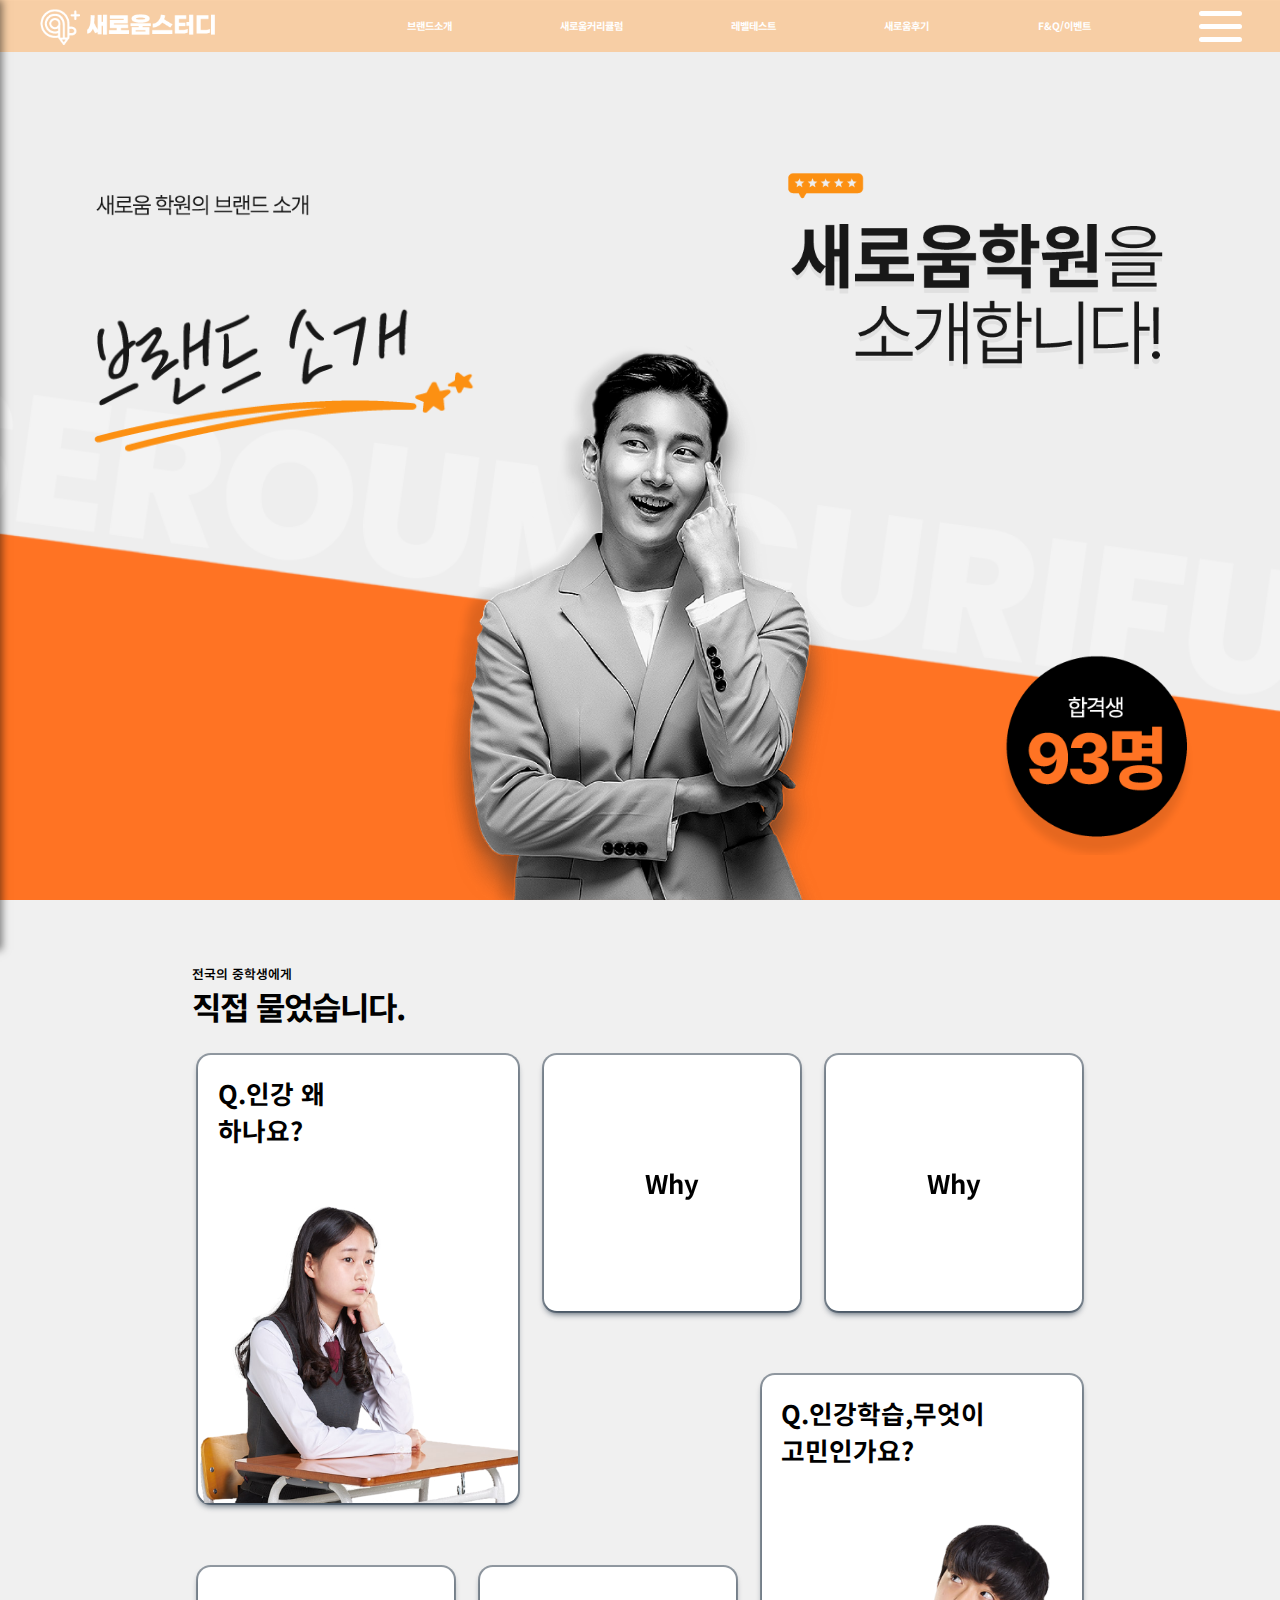
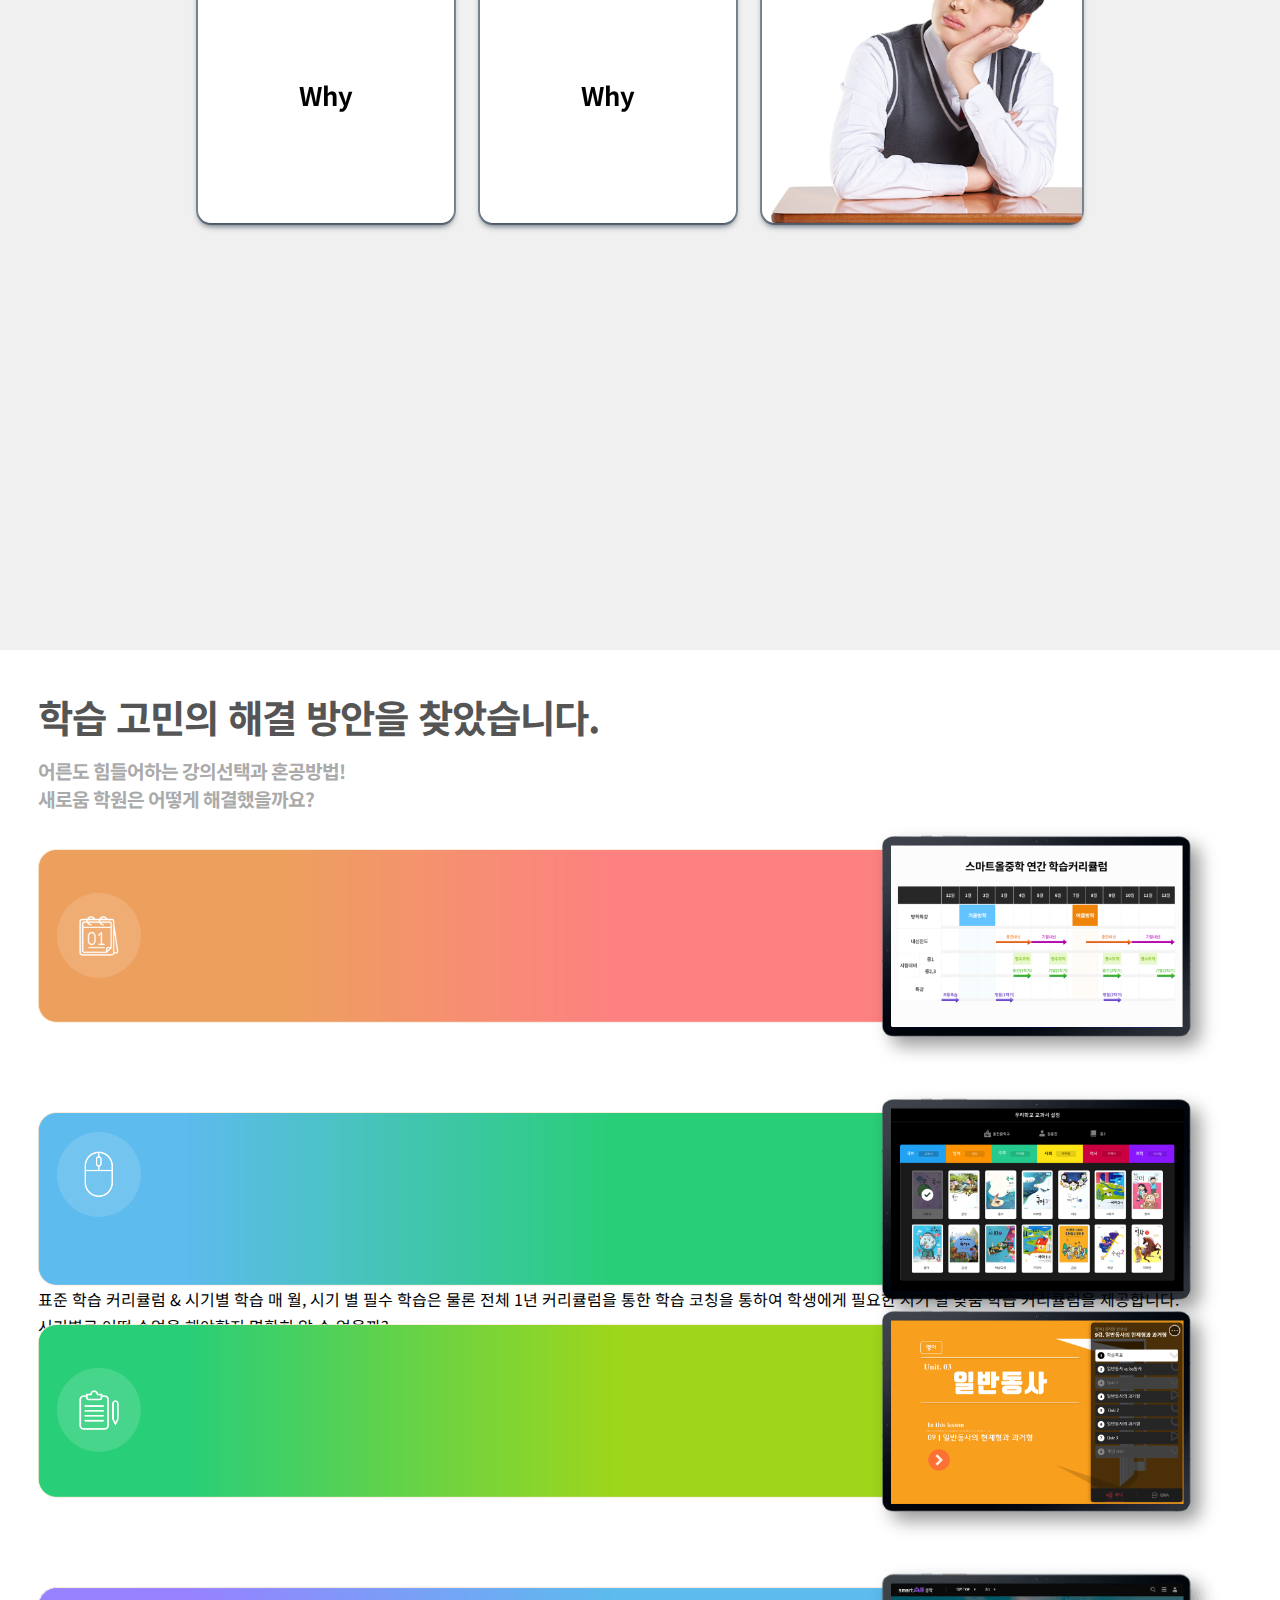
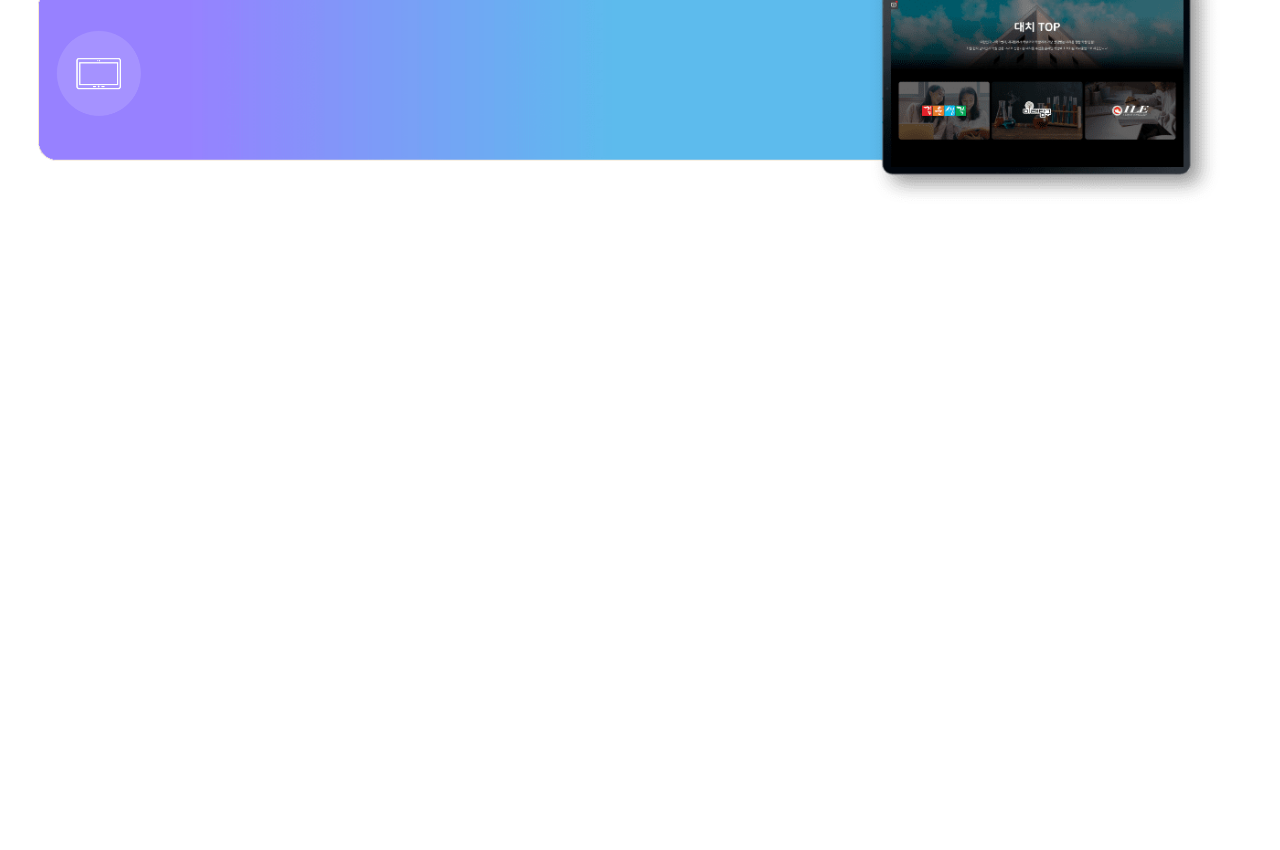
==== brand.html @ cd6ac42e "브랜드소개 pc" ====
<!DOCTYPE html>
<html lang="ko">
  <head>
    <meta charset="UTF-8" />
    <meta name="viewport" content="width=device-width, initial-scale=1.0" />
    <title>브랜드소개</title>
    <script src="js/jquery-3.7.1.min.js"></script>
    <script src="js/brand.js"></script>

    <link rel="stylesheet" href="css/reset.css" />
    <link rel="stylesheet" href="css/brand.css" />
    <link
      rel="stylesheet"
      href="https://cdnjs.cloudflare.com/ajax/libs/font-awesome/6.6.0/css/all.min.css"
      integrity="sha512-Kc323vGBEqzTmouAECnVceyQqyqdsSiqLQISBL29aUW4U/M7pSPA/gEUZQqv1cwx4OnYxTxve5UMg5GT6L4JJg=="
      crossorigin="anonymous"
      referrerpolicy="no-referrer"
    />
    <link
      href="https://fonts.googleapis.com/css2?family=Gothic+A1&family=Noto+Sans+KR:wght@100..900&display=swap"
      rel="stylesheet"
    />
    <link
      rel="stylesheet"
      href="https://cdn.jsdelivr.net/npm/swiper@11/swiper-bundle.min.css"
    />
  </head>
  <body>
    <div id="header">
      <ul class="topmenu">
        <li>
          <a href="index.html"><img class="logo" src="img/logo.png" /></a>
        </li>
        <li><a href="brand.html">브랜드소개</a></li>
        <li><a href="#">새로움커리큘럼</a></li>
        <li><a href="#">레벨테스트</a></li>
        <li><a href="#">새로움후기</a></li>
        <li><a href="#">F&Q/이벤트</a></li>
        <li>
          <div class="menu">
            <span class="menu-global menu-top"></span>
            <span class="menu-global menu-middle"></span>
            <span class="menu-global menu-bottom"></span>
          </div>
        </li>
      </ul>
      <div class="side-menu">
        <img class="slide_logo" src="img/logo.png" />
        <ul>
          <li>
            <a href="index.html">Home <i class="fa-solid fa-house"></i></a>
          </li>
          <li>
            <a href="brand.html">Brand<i class="fa-solid fa-hospital"></i></a>
          </li>
          <li>
            <a href="#">Curriculum<i class="fa-solid fa-face-smile"></i></a>
          </li>
          <li>
            <a href="#">Level<i class="fa-solid fa-calendar-check"></i></a>
          </li>
          <li>
            <a href="#">Riview<i class="fa-solid fa-ranking-star"></i></a>
          </li>
          <li>
            <a href="#"
              >F&Q/Event<i class="fa-solid fa-book-open-reader"></i
            ></a>
          </li>
        </ul>
        <div class="social">
          <a
            href="https://open.kakao.com/o/shy82g3g"
            target="_blank"
            class="kakao-button"
            ><img src="img/kakao.png"
          /></a>
          <a
            href="https://mail.naver.com/write/?to=rhdtls3562@naver.com"
            target="_blank"
            class="email-button"
            ><img src="img/email.png"
          /></a>
          <a href="tel:01012345678" class="call-button"
            ><img src="img/call.png"
          /></a>
        </div>
      </div>
      <!-- 어두운 오버레이 -->
      <div class="overlay"></div>
    </div>

    <div id="visual">
      <img class="model" src="img/brand_model.png" />
      <img class="cir" src="img/brand_cir.png" />
      <img class="intro" src="img/brand_intro.png" />
      <img class="line" src="img/brand_line.png" />
      <img class="txt" src="img/brand_txt.png" />
    </div>
    <div id="container">
      <a href="#" class="go-top"><i class="fa-solid fa-caret-up"></i></a>
      <section class="con1">
        <div class="txtwrap">
          <h5>전국의 중학생에게</h5>
          <h2>직접 물었습니다.</h2>
        </div>
        <img class="logo" src="img/logo.png" />
        <ul class="why">
          <li>
            <img src="img/brand_con1_model.png" />
            <h2>Q.인강 왜 하나요?</h2>
          </li>
          <li>
            <div class="card-container">
              <div class="card">
                <div class="card-front">Why</div>
                <div class="card-back">A.필요한 학습만 수강하고 싶어서요!</div>
              </div>
            </div>
          </li>
          <li>
            <div class="card-container">
              <div class="card">
                <div class="card-front">Why</div>
                <div class="card-back">
                  A.고등학교 가기전 스스로 학습 능력을 길러야 한데요!
                </div>
              </div>
            </div>
          </li>
        </ul>

        <ul class="what">
          <li>
            <div class="card-container">
              <div class="card">
                <div class="card-front">Why</div>
                <div class="card-back">A.무엇을 수강해야 할지 모르겠어요.</div>
              </div>
            </div>
          </li>
          <li>
            <div class="card-container">
              <div class="card">
                <div class="card-front">Why</div>
                <div class="card-back">
                  A.필요한 개념설명을 찾기가 힘들어요.
                </div>
              </div>
            </div>
          </li>
          <li>
            <img src="img/brand_con1_model2.png" />
            <h2>Q.인강학습,무엇이 고민인가요?</h2>
          </li>
        </ul>
      </section>
      <section class="con2">
        <h2>학습 고민의 해결 방안을 찾았습니다.</h2>
        <p>
          어른도 힘들어하는 강의선택과 혼공방법! 새로움 학원은 어떻게
          해결했을까요?
        </p>
        <ul>
          <li>
            <img class="gradeition" src="img/timeset_bg.png" />
            <img class="icons" src="img/brand_1con1.png" />
          </li>
          <li>
            <img class="gradeition" src="img/click_bg.png" />
            <img class="icons" src="img/brand_1con2.png" />
            <ul>
              <li>시기별로 어떤 수업을 해야할지 명확히 알 수 없을까?</li>
              <li>
                <span>표준 학습 커리큘럼 & 시기별 학습</span> 매 월, 시기 별
                필수 학습은 물론 전체 1년 커리큘럼을 통한 학습 코칭을 통하여
                학생에게 필요한 시기 별 맞춤 학습 커리큘럼을 제공합니다.
              </li>
            </ul>
          </li>
          <li>
            <img class="gradeition" src="img/note_bg.png" />
            <img class="icons" src="img/brand_1con3.png" />
          </li>
          <li>
            <img class="gradeition" src="img/screen_bg.png" />
            <img class="icons" src="img/brand_1con4.png" />
          </li>
        </ul>
      </section>
    </div>
  </body>
</html>
---- css/brand.css ----
body {
  overflow: hidden;
  font-family: "Noto Sans KR", serif !important;
  box-sizing: border-box;
}

/* header */
#header {
  position: absolute; /* 절대 위치로 설정 */
  top: 0; /* 화면 상단 고정 */
  left: 0;
  width: 100%; /* 너비 100% */
  background-color: rgba(255, 174, 92, 0.5); /* 약간 투명한 배경 */
  z-index: 10; /* 배경보다 위에 오도록 설정 */
}

.topmenu {
  font-size: 1vw;
  align-items: center;
  padding: 0.3vw 3vw;
  display: flex;
  justify-content: space-between;
}

.topmenu li {
  font-size: 0.8vw;
  cursor: pointer;
  font-weight: 700;
}

.topmenu .logo {
  width: 70%;
}

.topmenu i {
  font-size: 1.5vw;
}

.topmenu a {
  color: #fff;
}

.menu {
  cursor: pointer;
  margin: 0 auto;
  padding-left: 1.25em;
  position: relative;
  width: 30px;
  height: 30px;
}
.menu-global {
  border-radius: 3vw;
  backface-visibility: hidden;
  position: absolute;
  left: 0;
  border-top: 5.5px solid white;
  width: 100%;
  transition: 0.55s;
}
.menu-top {
  top: 0;
}
.menu-middle {
  top: 13px;
}
.menu-bottom {
  top: 26px;
}
.menu-top-click {
  backface-visibility: hidden;
  top: 15px;
  transform: rotate(50deg);
  transition: 0.55s 0.5s;
}
.menu-middle-click {
  opacity: 0;
}
.menu-bottom-click {
  backface-visibility: hidden;
  top: 15px;
  transform: rotate(-410deg);
  transition: 0.55s 0.5s;
}

/* 사이드 메뉴 */
.side-menu {
  overflow: hidden;
  position: fixed;
  top: 0;
  left: -300px; /* 숨김 상태 */
  width: 300px;
  height: 100%;
  background: rgba(0, 0, 0, 0.8);
  overflow-y: auto;
  transition: transform 0.4s ease-in-out; /* 부드러운 애니메이션 */
  box-shadow: 2px 0 8px rgba(0, 0, 0, 0.5); /* 그림자 효과 */
  z-index: 999;
  padding-top: 50px; /* 메뉴와 상단 여백 */
}

.slide_logo {
  position: absolute;
  top: 5%;
  left: 20%;
  width: 50%;
}

.side-menu.open {
  transform: translateX(300px); /* 메뉴가 오른쪽으로 밀려 나오게 */
}

/* 메뉴 리스트 스타일 */
.side-menu ul {
  padding: 1vw;
  box-sizing: border-box;
  margin-top: 50px;
}

.side-menu ul li {
  border-bottom: 2px solid #fff;
  padding: 1vw;
  box-sizing: border-box;
  font-size: 1.2rem;
  transition: background-color 0.3s ease, transform 0.2s ease; /* 배경 색과 트랜지션 효과 */
}
.side-menu i {
  position: absolute;
  right: 10%;
}

.side-menu ul li:hover {
  transform: scale(1.1); /* 메뉴 아이템 크기 살짝 확대 */
}

.side-menu ul li a {
  color: #fff;
  text-decoration: none;
  display: block;
  width: 100%;
  font-weight: 500; /* 글자 두께 */
}

.social {
  position: absolute;
  bottom: 5%;
  left: 50%;
  transform: translate(-50%, -50%);
  display: flex;
  justify-content: center;
  gap: 30px;
}

.social img:hover {
  cursor: pointer;
  transition: 0.5s;
  transform: scale(1.1);
}

.social a img {
  width: 3vw;
}

/* 어두운 오버레이 */
.overlay {
  position: fixed;
  top: 0;
  left: 0;
  width: 100%;
  height: 100%;
  background: rgba(0, 0, 0, 0.5);
  opacity: 0;
  visibility: hidden;
  transition: opacity 0.3s ease-in-out;
  z-index: 998;
}

.overlay.open {
  opacity: 1;
  visibility: visible;
}

/* 사이드 메뉴 애니메이션 */
@keyframes slideIn {
  0% {
    transform: translateX(-300px);
  }
  100% {
    transform: translateX(0);
  }
}

@keyframes slideOut {
  0% {
    transform: translateX(0);
  }
  100% {
    transform: translateX(-300px);
  }
}

/* visual */
#visual {
  position: relative;
  width: 100%;
  height: 100vh;
  background-image: url(../img/brand_back.png);
  background-size: cover;
}

.go-top {
  z-index: 1000;
  position: fixed;
  bottom: 2em;
  right: 2em;
  text-decoration: none;
  color: white;
  background-color: rgba(34, 34, 34, 0.5); /* 투명도를 적용한 배경색 */
  font-size: 2vw;
  width: 4vw;
  height: 4vw;
  line-height: 4.1vw;
  text-align: center;
  border-radius: 50px; /* 버튼을 둥글게 */
  display: none; /* 초기에는 숨김 */
  box-shadow: 0 4px 8px rgba(0, 0, 0, 0.2); /* 그림자 효과 추가 */
  font-family: "Arial", sans-serif;
  font-weight: bold;
  text-align: center;
  cursor: pointer;
  transition: all 0.3s ease-in-out; /* 부드러운 전환 효과 */
}

.go-top:hover {
  background-color: #222; /* 호버 시 더 진한 색상 */
  box-shadow: 0 6px 12px rgba(0, 0, 0, 0.3); /* 호버 시 그림자 강조 */
  transform: translateY(-5px); /* 호버 시 살짝 위로 올라가는 애니메이션 */
}

.model {
  width: 31%;
  position: absolute;
  bottom: 0%;
  left: 50%;
  transform: translate(-50%, 0%);
}

.cir {
  width: 18%;
  position: absolute;
  bottom: 5%;
  right: 5%;
  transform: translate(0%, 0%);
}

.txt {
  width: 33%;
  position: absolute;
  top: 15%;
  right: 7%;
  transform: translate(0%, 0%);
}

.intro {
  width: 18%;
  position: absolute;
  top: 20%;
  left: 7%;
  transform: translate(0%, 0%);
}

.line {
  width: 33%;
  position: absolute;
  top: 30%;
  left: 5%;
  transform: translate(0%, 0%);
}

/*container*/

#contaainer {
  width: 100%;
  overflow: hidden;
}

/*con1*/

.con1 {
  position: relative;
  padding: 5vw;
  box-sizing: border-box;
  width: 100%;
  height: 150vh;
  background-color: #f0f0f0;
}

.txtwrap {
  padding-left: 10vw;
  padding-bottom: 2vw;
  box-sizing: border-box;
}

.con1 h5 {
  font-size: 1vw;
  font-weight: 600;
}

.txtwrap h2 {
  font-size: 2.5vw;
  letter-spacing: -1px;
}

.why {
  box-sizing: border-box;
  position: relative;
  display: flex;
  justify-content: center;
  gap: 2vw;
}

.why h2 {
  font-size: 2vw;
  padding: 1.5vw;
  width: 50%;
  box-sizing: border-box;
}

.why li:nth-child(1) img {
  bottom: 0;
  width: 100%;
  position: absolute;
}

.why li:nth-child(1) {
  position: relative;
  background-color: #fff;
  width: 25vw;
  height: 35vw;
  border-radius: 1vw;
  box-shadow: rgba(6, 24, 44, 0.4) 0px 0px 0px 2px,
    rgba(6, 24, 44, 0.65) 0px 4px 6px -1px,
    rgba(255, 255, 255, 0.08) 0px 1px 0px inset;
}

.what {
  box-sizing: border-box;
  margin-top: -5vw;
  position: relative;
  display: flex;
  justify-content: center;
  gap: 2vw;
}

.what h2 {
  font-size: 2vw;
  padding: 1.5vw;
  width: 50%;
  box-sizing: border-box;
}

.what li:nth-child(3) {
  background-color: #fff;
  margin-top: -5vw;
  position: relative;
  width: 25vw;
  height: 35vw;
  border-radius: 1vw;
  box-shadow: rgba(6, 24, 44, 0.4) 0px 0px 0px 2px,
    rgba(6, 24, 44, 0.65) 0px 4px 6px -1px,
    rgba(255, 255, 255, 0.08) 0px 1px 0px inset;
}

.what li:nth-child(3) img {
  position: absolute;
  bottom: 0;
  width: 100%;
}

.what li:nth-child(3) h2 {
  width: 80%;
}

.what li:nth-child(1),
.what li:nth-child(2) {
  margin-top: 10vw;
}

.con1 .logo {
  filter: brightness(0%); /* 밝기를 줄여 어둡게 만듦 */
  width: 15%;
  position: absolute;
  left: 50%;
  bottom: 40%;
  transform: translate(-50%, -50%);
}

.card-container {
  width: 20vw;
  height: 20vw;
  perspective: 100vw; /* 3D 효과를 위한 원근감 */
}

.card {
  cursor: pointer;
  width: 100%;
  height: 100%;
  position: relative;
  transform-style: preserve-3d;
  transition: transform 0.3s ease-in-out; /* 뒤집히는 전환 효과 */
}

.card-front,
.card-back {
  position: absolute;
  width: 100%;
  height: 100%;
  backface-visibility: hidden; /* 뒷면 가리기 */
  border-radius: 1vw;
  box-shadow: rgba(6, 24, 44, 0.4) 0px 0px 0px 2px,
    rgba(6, 24, 44, 0.65) 0px 4px 6px -1px,
    rgba(255, 255, 255, 0.08) 0px 1px 0px inset;
}

.card-front {
  background-color: #fff; /* 앞면 배경 */
  display: flex;
  align-items: center;
  justify-content: center;
  font-size: 2vw;
  font-weight: 700;
}

.card-back {
  padding: 3vw;
  box-sizing: border-box;
  background-color: #ff7b00;
  color: #fff;
  transform: rotateY(180deg); /* 뒷면을 뒤집음 */
  display: flex;
  align-items: center;
  justify-content: center;
  font-size: 1.5vw;
}

/* Hover 시 카드 뒤집기 */
.card-container:hover .card {
  transform: rotateY(180deg);
}

/*con2*/

.con2 {
  padding: 3vw;
  box-sizing: border-box;
  width: 100%;
  height: 200vh;
}

.con2 li {
  margin-top: -4vw;
  position: relative;
}

.con2 h2 {
  margin-bottom: 1vw;
  letter-spacing: -1px;
  font-size: 3vw;
  color: #555;
}

.con2 p {
  margin-bottom: 2vw;
  letter-spacing: -1px;
  font-size: 1.5vw;
  font-weight: 700;
  color: #aaa;
  width: 27%;
}

.icons {
  width: 7%;
  top: 47%;
  left: 5%;
  transform: translate(-50%, -50%);
  position: absolute;
}

.gradeition {
  display: block;
  width: 100%;
}
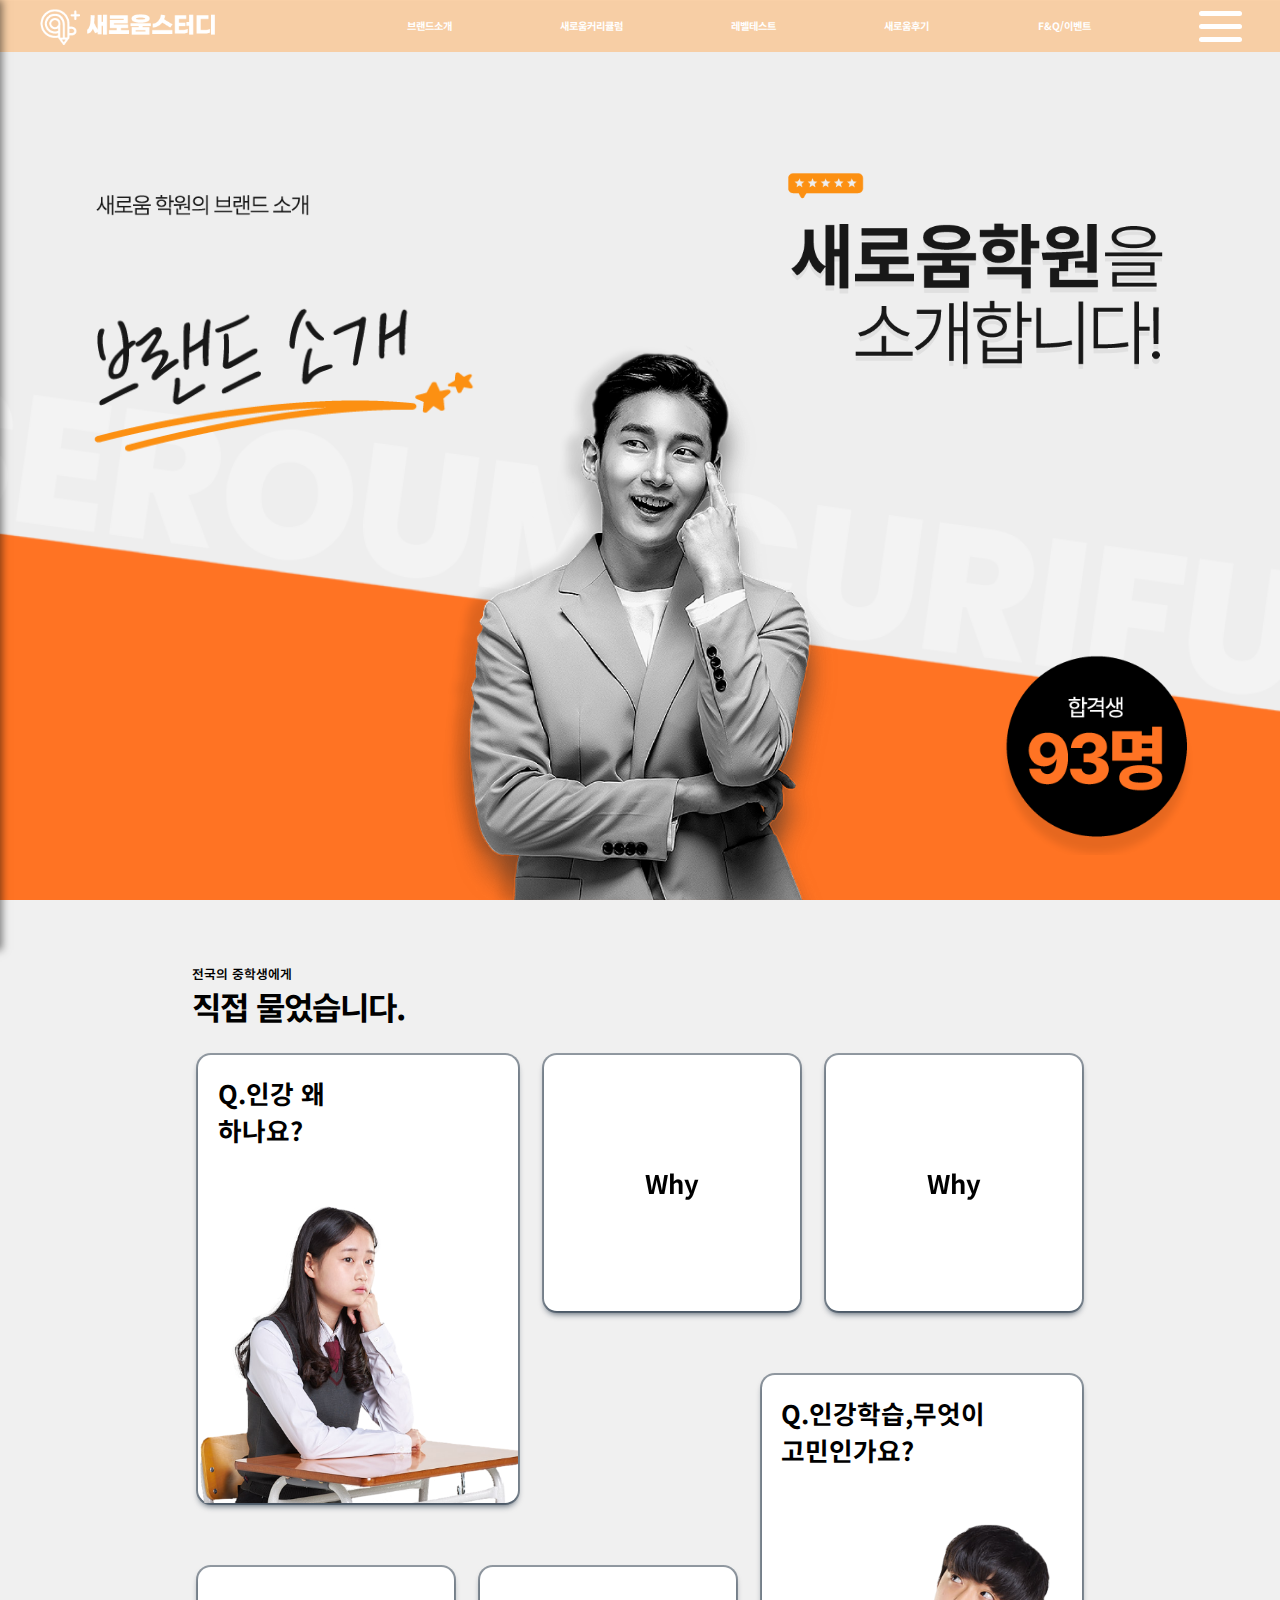
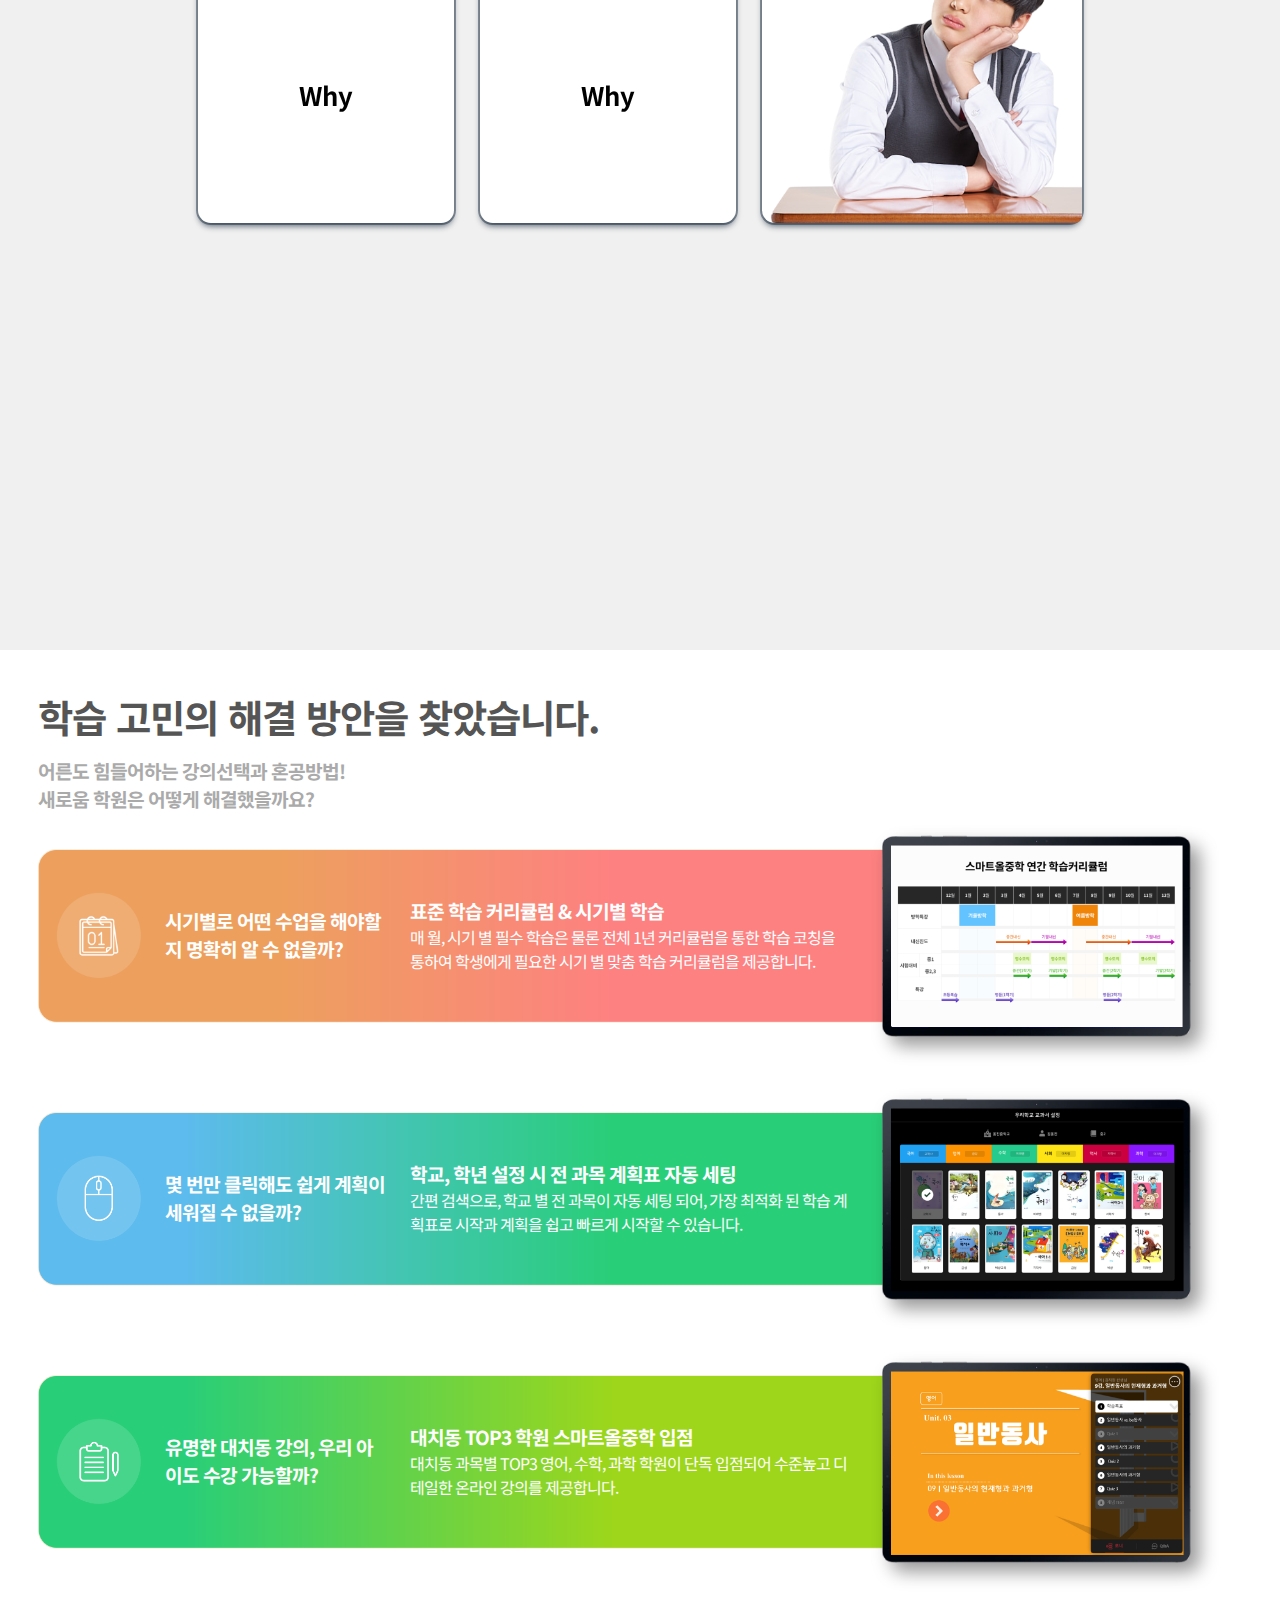
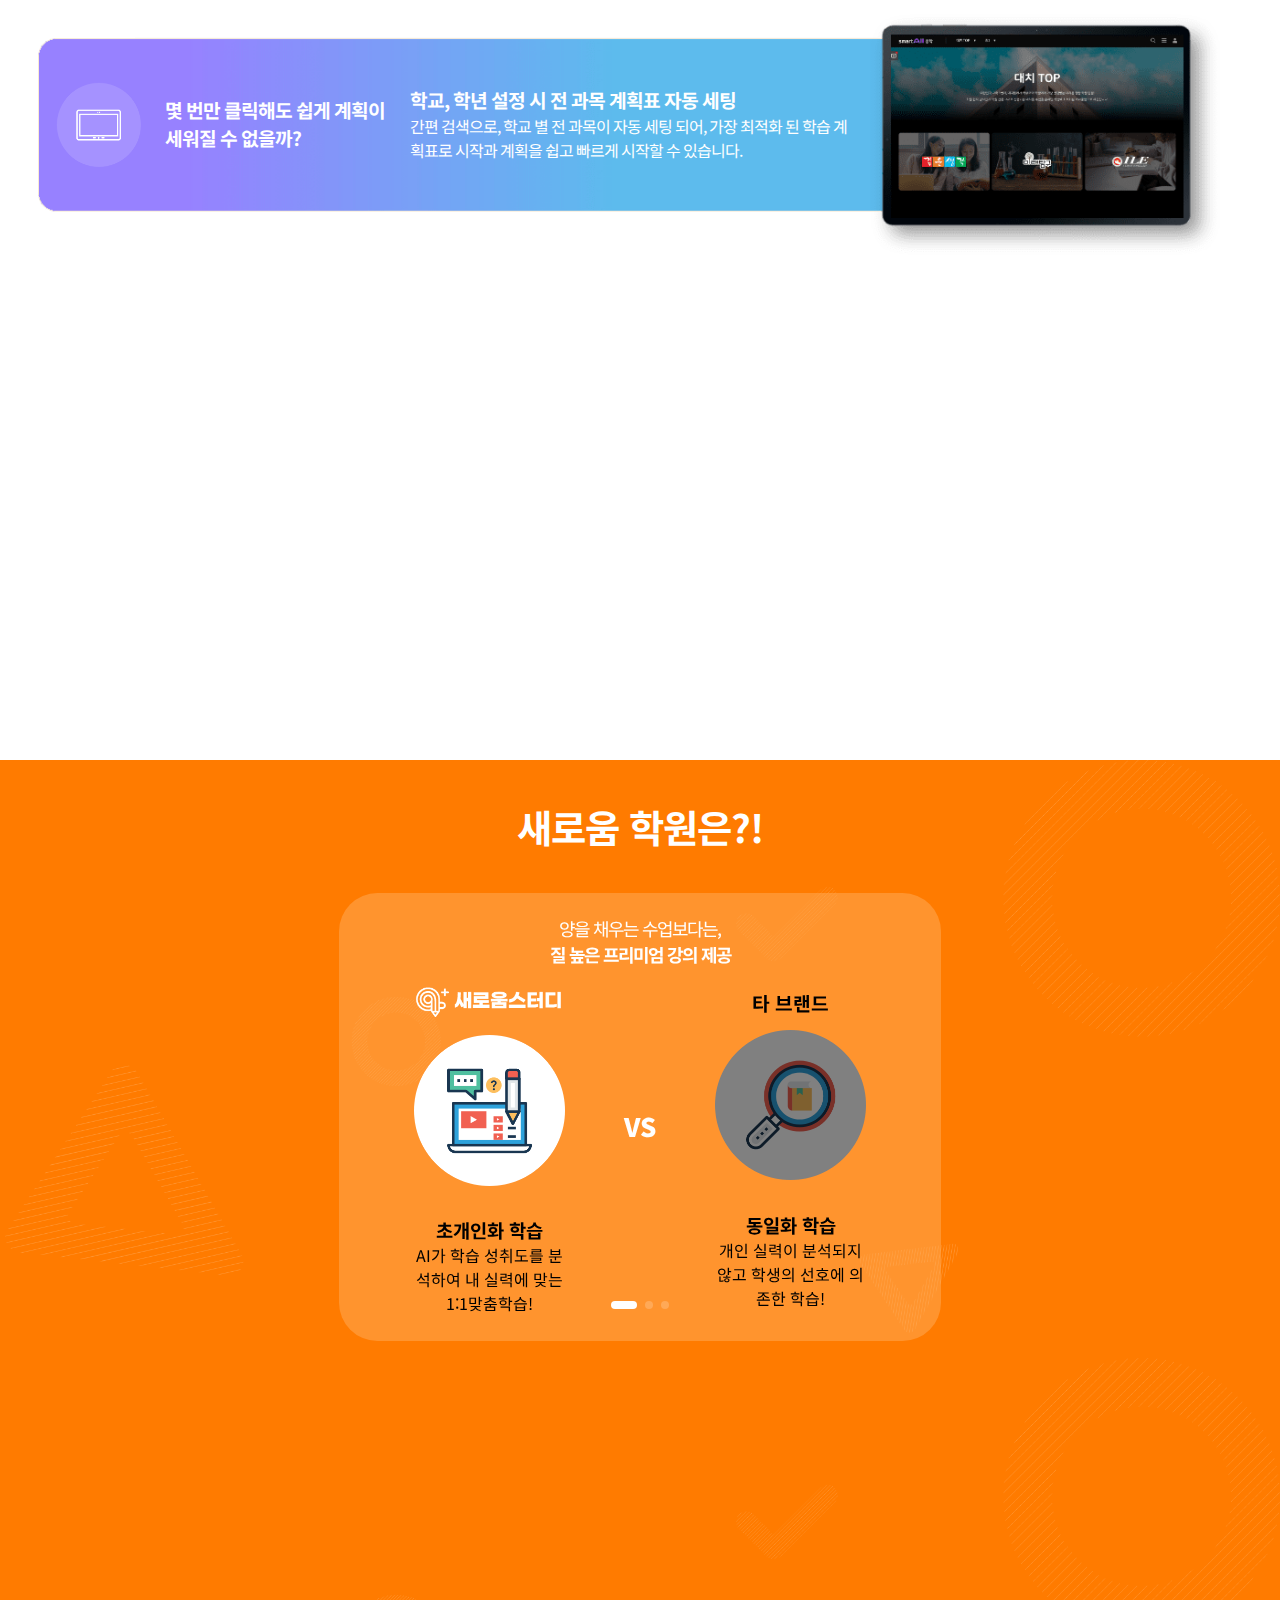
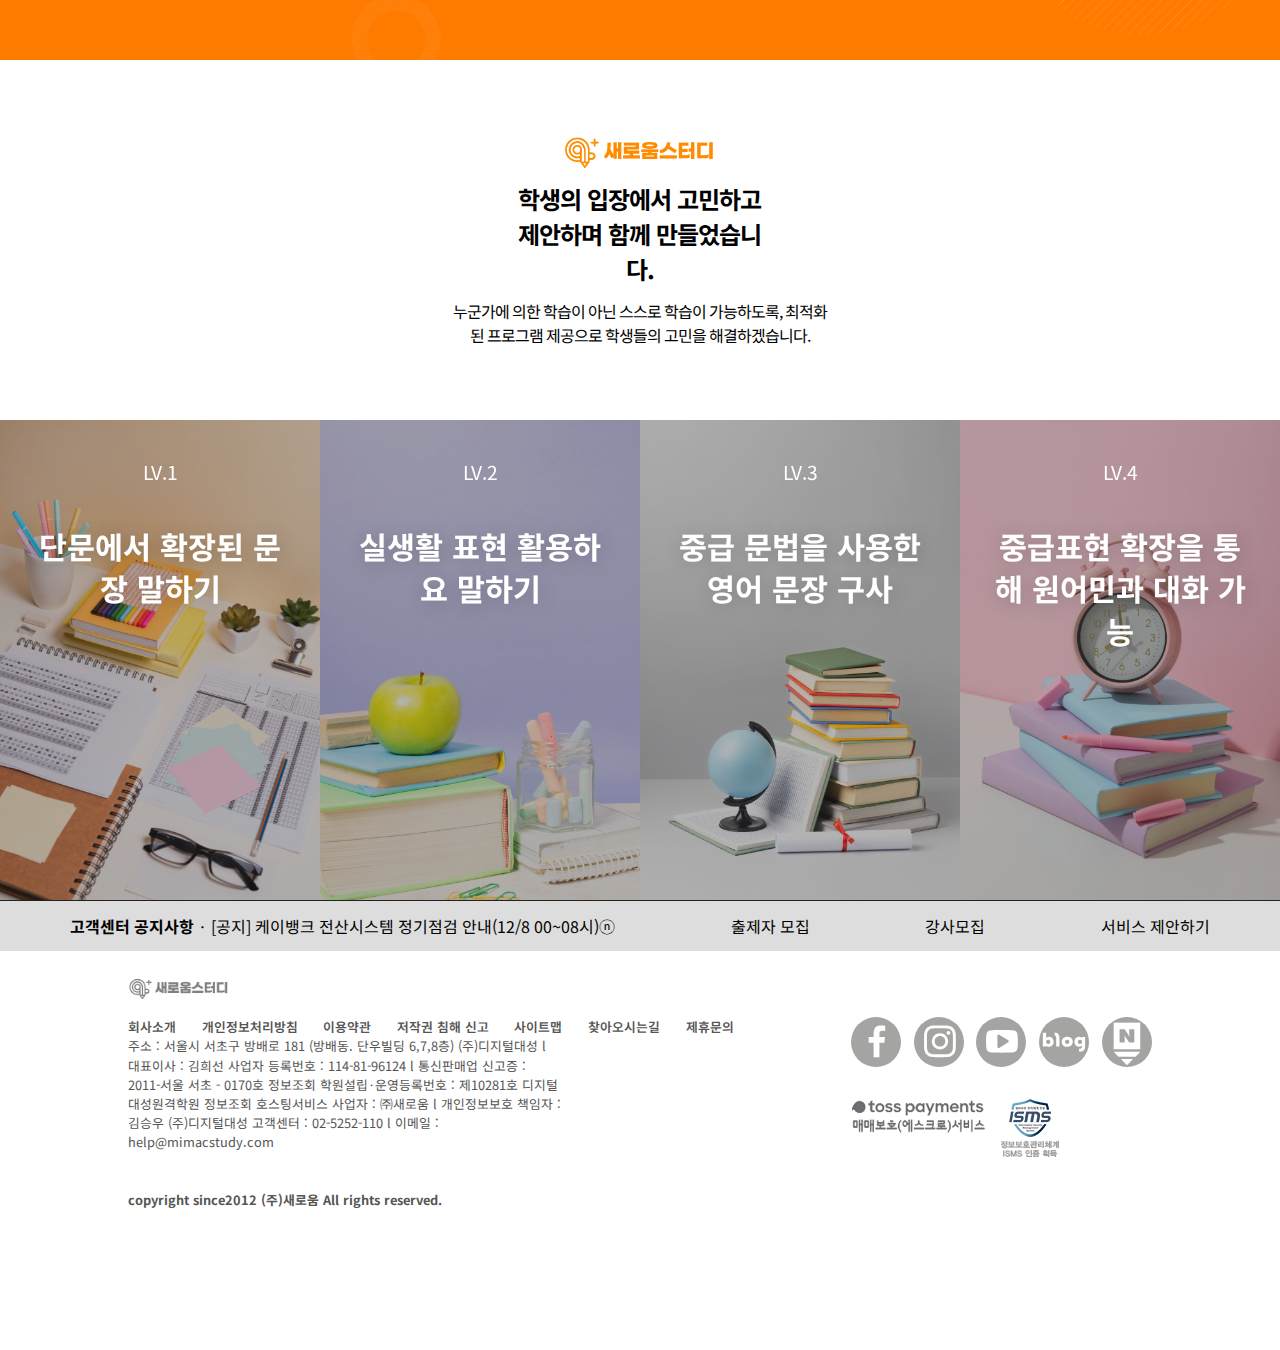
==== commit eb5775ca: "브랜드소개" ====
--- a/brand.html
+++ b/brand.html
@@ -161,33 +161,268 @@
           어른도 힘들어하는 강의선택과 혼공방법! 새로움 학원은 어떻게
           해결했을까요?
         </p>
-        <ul>
+        <ul class="gra">
           <li>
             <img class="gradeition" src="img/timeset_bg.png" />
             <img class="icons" src="img/brand_1con1.png" />
-          </li>
-          <li>
-            <img class="gradeition" src="img/click_bg.png" />
-            <img class="icons" src="img/brand_1con2.png" />
-            <ul>
+            <ul class="gra_txt">
               <li>시기별로 어떤 수업을 해야할지 명확히 알 수 없을까?</li>
               <li>
-                <span>표준 학습 커리큘럼 & 시기별 학습</span> 매 월, 시기 별
-                필수 학습은 물론 전체 1년 커리큘럼을 통한 학습 코칭을 통하여
+                <span>표준 학습 커리큘럼 & 시기별 학습</span><br />매 월, 시기
+                별 필수 학습은 물론 전체 1년 커리큘럼을 통한 학습 코칭을 통하여
                 학생에게 필요한 시기 별 맞춤 학습 커리큘럼을 제공합니다.
               </li>
             </ul>
           </li>
           <li>
+            <img class="gradeition" src="img/click_bg.png" />
+            <img class="icons" src="img/brand_1con2.png" />
+            <ul class="gra_txt">
+              <li>몇 번만 클릭해도 쉽게 계획이 세워질 수 없을까?</li>
+              <li>
+                <span>학교, 학년 설정 시 전 과목 계획표 자동 세팅</span
+                ><br />간편 검색으로, 학교 별 전 과목이 자동 세팅 되어, 가장
+                최적화 된 학습 계획표로 시작과 계획을 쉽고 빠르게 시작할 수
+                있습니다.
+              </li>
+            </ul>
+          </li>
+          <li>
             <img class="gradeition" src="img/note_bg.png" />
             <img class="icons" src="img/brand_1con3.png" />
+            <ul class="gra_txt">
+              <li>유명한 대치동 강의, 우리 아이도 수강 가능할까?</li>
+              <li>
+                <span>대치동 TOP3 학원 스마트올중학 입점</span><br />대치동
+                과목별 TOP3 영어, 수학, 과학 학원이 단독 입점되어 수준높고
+                디테일한 온라인 강의를 제공합니다.
+              </li>
+            </ul>
           </li>
           <li>
             <img class="gradeition" src="img/screen_bg.png" />
             <img class="icons" src="img/brand_1con4.png" />
+            <ul class="gra_txt">
+              <li>몇 번만 클릭해도 쉽게 계획이 세워질 수 없을까?</li>
+              <li>
+                <span>학교, 학년 설정 시 전 과목 계획표 자동 세팅</span
+                ><br />간편 검색으로, 학교 별 전 과목이 자동 세팅 되어, 가장
+                최적화 된 학습 계획표로 시작과 계획을 쉽고 빠르게 시작할 수
+                있습니다.
+              </li>
+            </ul>
           </li>
         </ul>
       </section>
+      <section class="con3">
+        <h2>새로움 학원은?!</h2>
+
+        <!-- Swiper -->
+        <div class="swiper mySwiper">
+          <div class="vs">VS</div>
+          <div class="swiper-wrapper">
+            <div class="swiper-slide">
+              <h6>
+                양을 채우는 수업보다는,
+                <span><br />질 높은 프리미엄 강의 제공</span>
+              </h6>
+              <img class="logo" src="img/logo.png" />
+              <img src="img/icon_mine1.png" />
+              <div class="text_wrap">
+                <h3>초개인화 학습</h3>
+                <p>AI가 학습 성취도를 분석하여 내 실력에 맞는 1:1맞춤학습!</p>
+              </div>
+            </div>
+
+            <div class="swiper-slide other">
+              <h5>타 브랜드</h5>
+              <img src="img/icon_other1.png" />
+              <div class="text_wrap">
+                <h3>동일화 학습</h3>
+                <p>개인 실력이 분석되지 않고 학생의 선호에 의존한 학습!</p>
+              </div>
+            </div>
+            <div class="swiper-slide">
+              <h6>
+                누구에게나 동일한 학습 커리귤럼 보다는,<span
+                  ><br />AI분석을 통한 1:1 맞춤학습 제공</span
+                >
+              </h6>
+              <img class="logo" src="img/logo.png" />
+              <img src="img/icon_mine2.png" />
+              <div class="text_wrap">
+                <h3>초개인화 학습</h3>
+                <p>AI가 학습 성취도를 분석하여 내 실력에 맞는 1:1맞춤학습!</p>
+              </div>
+            </div>
+
+            <div class="swiper-slide other">
+              <h5>타 브랜드</h5>
+              <img src="img/icon_other2.png" />
+              <div class="text_wrap other">
+                <h3>동일화 학습</h3>
+                <p>개인 실력이 분석되지 않고 학생의 선호에 의존한 학습!</p>
+              </div>
+            </div>
+            <div class="swiper-slide">
+              <h6>
+                학생의 편의성과 간편한 시작을 위한<span
+                  ><br />자동세팅 시스템 제공</span
+                >
+              </h6>
+              <img class="logo" src="img/logo.png" />
+              <img src="img/icon_mine3.png" />
+              <div class="text_wrap">
+                <h3>초개인화 학습</h3>
+                <p>AI가 학습 성취도를 분석하여 내 실력에 맞는 1:1맞춤학습!</p>
+              </div>
+            </div>
+
+            <div class="swiper-slide other">
+              <h5>타 브랜드</h5>
+              <img src="img/icon_other3.png" />
+              <div class="text_wrap">
+                <h3>동일화 학습</h3>
+                <p>개인 실력이 분석되지 않고 학생의 선호에 의존한 학습!</p>
+              </div>
+            </div>
+          </div>
+          <div class="swiper-pagination"></div>
+        </div>
+      </section>
+      <section class="con4">
+        <img class="logo_4" src="img/logo.png" />
+        <h2>학생의 입장에서 고민하고 제안하며 함께 만들었습니다.</h2>
+        <p>
+          누군가에 의한 학습이 아닌 스스로 학습이 가능하도록, 최적화된 프로그램
+          제공으로 학생들의 고민을 해결하겠습니다.
+        </p>
+      </section>
+      <section class="hero-section">
+        <div class="card-grid">
+          <a class="card2" href="#">
+            <div
+              class="card__background"
+              style="background-image: url(img/brand_study1\ .jpg)"
+            ></div>
+            <div class="card__content">
+              <p class="card__category">LV.1</p>
+              <h3 class="card__heading">단문에서 확장된 문장 말하기</h3>
+            </div>
+          </a>
+          <a class="card2" href="#">
+            <div
+              class="card__background"
+              style="background-image: url(img/brand_study2.jpg)"
+            ></div>
+            <div class="card__content">
+              <p class="card__category">LV.2</p>
+              <h3 class="card__heading">실생활 표현 활용하요 말하기</h3>
+            </div>
+          </a>
+          <a class="card2" href="#">
+            <div
+              class="card__background"
+              style="background-image: url(img/brand_study3.jpg)"
+            ></div>
+            <div class="card__content">
+              <p class="card__category">LV.3</p>
+              <h3 class="card__heading">중급 문법을 사용한 영어 문장 구사</h3>
+            </div>
+          </a>
+          <a class="card2" href="#">
+            <div
+              class="card__background"
+              style="background-image: url(img/brand_study4.jpg)"
+            ></div>
+            <div class="card__content">
+              <p class="card__category">LV.4</p>
+              <h3 class="card__heading">
+                중급표현 확장을 통해 원어민과 대화 가능
+              </h3>
+            </div>
+          </a>
+        </div>
+      </section>
     </div>
+    <div id="footer">
+      <ul class="fot1">
+        <li>
+          <span>고객센터 공지사항</span> · [공지] 케이뱅크 전산시스템 정기점검
+          안내(12/8 00~08시)ⓝ
+        </li>
+        <li>출제자 모집</li>
+        <li>강사모집</li>
+        <li>서비스 제안하기</li>
+      </ul>
+      <img class="logo" src="img/logo.png" />
+      <ul class="fot2">
+        <ul class="fot4">
+          <li>
+            <ul class="fot3">
+              <li>회사소개</li>
+              <li>개인정보처리방침</li>
+              <li>이용약관</li>
+              <li>저작권 침해 신고</li>
+              <li>사이트맵</li>
+              <li>찾아오시는길</li>
+              <li>제휴문의</li>
+            </ul>
+          </li>
+          <li>
+            주소 : 서울시 서초구 방배로 181 (방배동. 단우빌딩 6,7,8층)
+            (주)디지털대성 l 대표이사 : 김희선 사업자 등록번호 : 114-81-96124 l
+            통신판매업 신고증 : 2011-서울 서초 - 0170호 정보조회
+            학원설립·운영등록번호 : 제10281호 디지털대성원격학원 정보조회
+            호스팅서비스 사업자 : ㈜새로움 l 개인정보보호 책임자 : 김승우
+            (주)디지털대성 고객센터 : 02-5252-110 l 이메일 : help@mimacstudy.com
+            <span> copyright since2012 (주)새로움 All rights reserved. </span>
+          </li>
+        </ul>
+        <li>
+          <ul class="fot5">
+            <li><img src="img/icon_facebook.svg" /></li>
+            <li><img src="img/icon_instagram.svg" /></li>
+            <li><img src="img/icon_youtube.svg" /></li>
+            <li><img src="img/icon_naverblog.svg" /></li>
+            <li><img src="img/icon_naverpost.svg" /></li>
+          </ul>
+          <ul class="fot6">
+            <li><img src="img/img_escrowlogo.png" /></li>
+            <li><img src="img/img_isms_logo.png" /></li>
+          </ul>
+        </li>
+      </ul>
+    </div>
+    <script src="https://cdn.jsdelivr.net/npm/swiper@11/swiper-bundle.min.js"></script>
+    <script>
+      var swiper = new Swiper(".mySwiper", {
+        slidesPerView: 2, // 화면에 2개 슬라이드 표시
+        slidesPerGroup: 2, // 2개씩 이동
+        centeredSlides: false, // 중앙 정렬 비활성화
+        grabCursor: true, // 커서 설정
+        loop: true, // 무한 반복 활성화
+        autoplay: {
+          delay: 4000, // 슬라이드 이동 간격 (밀리초, 여기서는 3초)
+          disableOnInteraction: false, // 사용자와 상호작용 후에도 자동 재생 유지
+        },
+        keyboard: {
+          enabled: true, // 키보드로 컨트롤 가능
+        },
+        breakpoints: {
+          769: {
+            slidesPerView: 2,
+            slidesPerGroup: 2,
+          },
+        },
+        scrollbar: {
+          el: ".swiper-scrollbar",
+        },
+        pagination: {
+          el: ".swiper-pagination",
+          clickable: true,
+        },
+      });
+    </script>
   </body>
 </html>
--- a/css/brand.css
+++ b/css/brand.css
@@ -453,7 +453,7 @@
   padding: 3vw;
   box-sizing: border-box;
   width: 100%;
-  height: 200vh;
+  height: 190vh;
 }
 
 .con2 li {
@@ -489,3 +489,397 @@
   display: block;
   width: 100%;
 }
+
+.gra li:nth-child(1) {
+  position: relative;
+}
+
+.gra_txt {
+  color: #fff;
+  z-index: 999;
+  position: absolute;
+  top: 55%;
+  left: 39%;
+  transform: translate(-50%, -50%);
+  display: flex;
+  gap: 2vw;
+  justify-content: center;
+  align-items: center;
+}
+
+.gra_txt span {
+  font-size: 1.5vw;
+
+  font-weight: bolder;
+}
+
+.gra_txt li:nth-child(1) {
+  font-size: 1.5vw;
+  font-weight: bolder;
+  width: 30%;
+}
+
+.gra_txt li:nth-child(2) {
+  width: 60%;
+}
+
+.gra_txt li {
+  letter-spacing: -1px;
+  width: 50%;
+}
+
+/*con3*/
+
+.con3 {
+  padding: 3vw;
+  box-sizing: border-box;
+  background-image: url(../img/brand_con3_back.png);
+  background-size: contain;
+  width: 100%;
+  height: 100vh;
+  background-color: #ff7b00;
+
+  text-align: center;
+}
+
+.con3 h2 {
+  font-size: 3vw;
+  color: #fff;
+  letter-spacing: -1px;
+}
+
+.con3 h4 {
+  width: 100%;
+  z-index: 999;
+  left: 50%;
+  top: 10%;
+  transform: translate(-50%, -50%);
+  position: absolute;
+  font-size: 1.5vw;
+}
+
+.con3 h4 span {
+  font-weight: bolder;
+  font-size: 1.9vw;
+}
+
+.swiper {
+  background-color: rgba(255, 174, 92, 0.5);
+  margin-top: 3vw;
+  border-radius: 3vw;
+  height: 35vw;
+  width: 100%;
+}
+
+.swiper-slide {
+  text-align: center;
+  display: flex;
+  flex-direction: column;
+  align-items: center;
+  justify-content: center;
+  position: relative;
+}
+
+.text_wrap {
+  margin: 2vw auto;
+  width: 50%;
+  display: flex;
+  flex-direction: column;
+  justify-content: center;
+  align-items: center;
+}
+
+.swiper-slide img {
+  display: inline-block;
+  width: 50%;
+}
+
+.swiper-slide-active {
+  margin-left: -0vw !important;
+}
+
+.swiper {
+  position: relative;
+  width: 50%;
+}
+
+.swiper-slide {
+  display: flex;
+  flex-direction: column;
+  align-items: center;
+  justify-content: center;
+}
+
+.con3 .logo {
+  margin-top: 3vw;
+  margin-bottom: 1vw;
+}
+
+.con3 h5 {
+  margin-top: 7.5vw;
+  margin-bottom: 1vw;
+  font-size: 1.5vw;
+}
+
+.con3 ul {
+  align-items: center;
+  color: #222;
+  display: flex;
+  justify-content: center;
+}
+
+.vs {
+  z-index: 999;
+  font-weight: 900;
+  font-size: 2vw;
+  position: absolute;
+  left: 50%;
+  bottom: 40%;
+  transform: translate(-50%, -50%);
+  color: #fff;
+}
+
+.other {
+  filter: brightness(50%);
+}
+
+.con3 h6 {
+  top: 5%;
+  width: 100%;
+  position: relative;
+  left: 50%;
+  color: #fff;
+  letter-spacing: -1px;
+  font-size: 1.4vw;
+  font-weight: normal;
+}
+
+.con3 span {
+  font-weight: 700;
+}
+
+.con3 ul li h2 {
+  align-items: center;
+  color: #222;
+}
+
+.swiper-pagination {
+  padding-bottom: 1.5vw;
+  box-sizing: border-box;
+  color: #fff !important;
+}
+
+.swiper-pagination-bullet {
+  background-color: #fff !important;
+}
+
+.swiper-pagination-bullet-active {
+  width: 2vw !important;
+  border-radius: 1vw !important;
+}
+
+:root {
+  --swiper-theme-color: #fff !important;
+}
+
+/*con4*/
+
+.con4 {
+  letter-spacing: -1px;
+  display: flex;
+  justify-content: center;
+  align-items: center;
+  flex-direction: column;
+  margin: auto;
+  text-align: center;
+  width: 30%;
+  height: 40vh;
+}
+
+.logo_4 {
+  width: 40%;
+  filter: invert(50%) sepia(100%) saturate(1000%) hue-rotate(0deg); /* 주황색 필터 */
+}
+
+.con4 h2 {
+  margin: 1vw auto;
+  width: 67%;
+}
+
+/*hero*/
+
+.hero-section {
+  align-items: flex-start;
+  background-image: linear-gradient(15deg, #0f4667 0%, #2a6973 150%);
+  display: flex;
+  min-height: 100%;
+  justify-content: center;
+  padding: var(--spacing-xxl) var(--spacing-l);
+}
+
+.card-grid {
+  display: grid;
+  grid-template-columns: repeat(1, 1fr);
+  grid-column-gap: var(--spacing-l);
+  grid-row-gap: var(--spacing-l);
+  max-width: var(--width-container);
+  width: 100%;
+}
+
+@media (min-width: 540px) {
+  .card-grid {
+    grid-template-columns: repeat(2, 1fr);
+  }
+}
+
+@media (min-width: 960px) {
+  .card-grid {
+    grid-template-columns: repeat(4, 1fr);
+  }
+}
+
+.card2 {
+  list-style: none;
+  position: relative;
+}
+
+.card2:before {
+  content: "";
+  display: block;
+  padding-bottom: 150%;
+  width: 100%;
+}
+
+.card__background {
+  background-size: cover;
+  background-position: center;
+  border-radius: var(--spacing-l);
+  bottom: 0;
+  filter: brightness(0.75) saturate(1.2) contrast(0.85);
+  left: 0;
+  position: absolute;
+  right: 0;
+  top: 0;
+  transform-origin: center;
+  transform: scale(1) translateZ(0);
+  transition: filter 200ms linear, transform 200ms linear;
+}
+
+.card2:hover .card__background {
+  transform: scale(1.05) translateZ(0);
+}
+
+.card-grid:hover > .card2:not(:hover) .card__background {
+  filter: brightness(0.5) saturate(0) contrast(1.2) blur(20px);
+}
+
+.card__content {
+  color: #fff;
+  text-align: center;
+  left: 0;
+  padding: var(--spacing-l);
+  position: absolute;
+  top: 0;
+}
+
+.card__category {
+  font-size: 1.5vw !important;
+  padding: 3vw;
+  box-sizing: border-box;
+  text-align: center;
+  color: #fff;
+  color: var(--text-light);
+  font-size: 0.9rem;
+  margin-bottom: var(--spacing-s);
+  text-transform: uppercase;
+}
+
+.card__heading {
+  width: 80%;
+  margin: auto;
+  color: var(--text-lighter);
+  font-size: 1.9rem;
+  text-shadow: 2px 2px 20px rgba(0, 0, 0, 0.2);
+  line-height: 1.4;
+}
+
+/*footer*/
+
+#footer {
+  height: 50vh;
+  width: 100%;
+}
+
+#footer span {
+  font-weight: 700;
+}
+
+.fot1 {
+  padding: 1vw;
+  background-color: #ddd;
+  border-top: 1px solid #222;
+  display: flex;
+  justify-content: space-around;
+}
+
+.fot1 li {
+  cursor: pointer;
+}
+
+#footer .logo {
+  padding: 2vw 2vw 1vw 10vw;
+  box-sizing: border-box;
+  width: 20%;
+  filter: grayscale(60%) brightness(50%);
+}
+
+.fot2 {
+  display: flex;
+  justify-content: space-around;
+  padding: 0vw 10vw;
+  box-sizing: border-box;
+}
+
+.fot6 {
+  display: flex;
+  justify-content: right;
+}
+
+.fot2 li {
+  width: 60%;
+}
+
+.fot4 > li {
+  font-size: 1vw;
+  line-height: 1.5vw;
+  color: #555;
+}
+
+.fot4 > li span {
+  display: block;
+  padding-top: 3vw;
+}
+
+.fot3 {
+  display: flex;
+  justify-content: left;
+  gap: 2vw;
+}
+
+.fot3 li {
+  text-wrap: nowrap;
+  cursor: pointer;
+  font-size: 1vw;
+  font-weight: 600;
+}
+
+.fot5 {
+  margin-bottom: 2vw;
+  display: flex;
+  gap: 1vw;
+  justify-content: left;
+}
+
+.fot5 li {
+  cursor: pointer;
+}
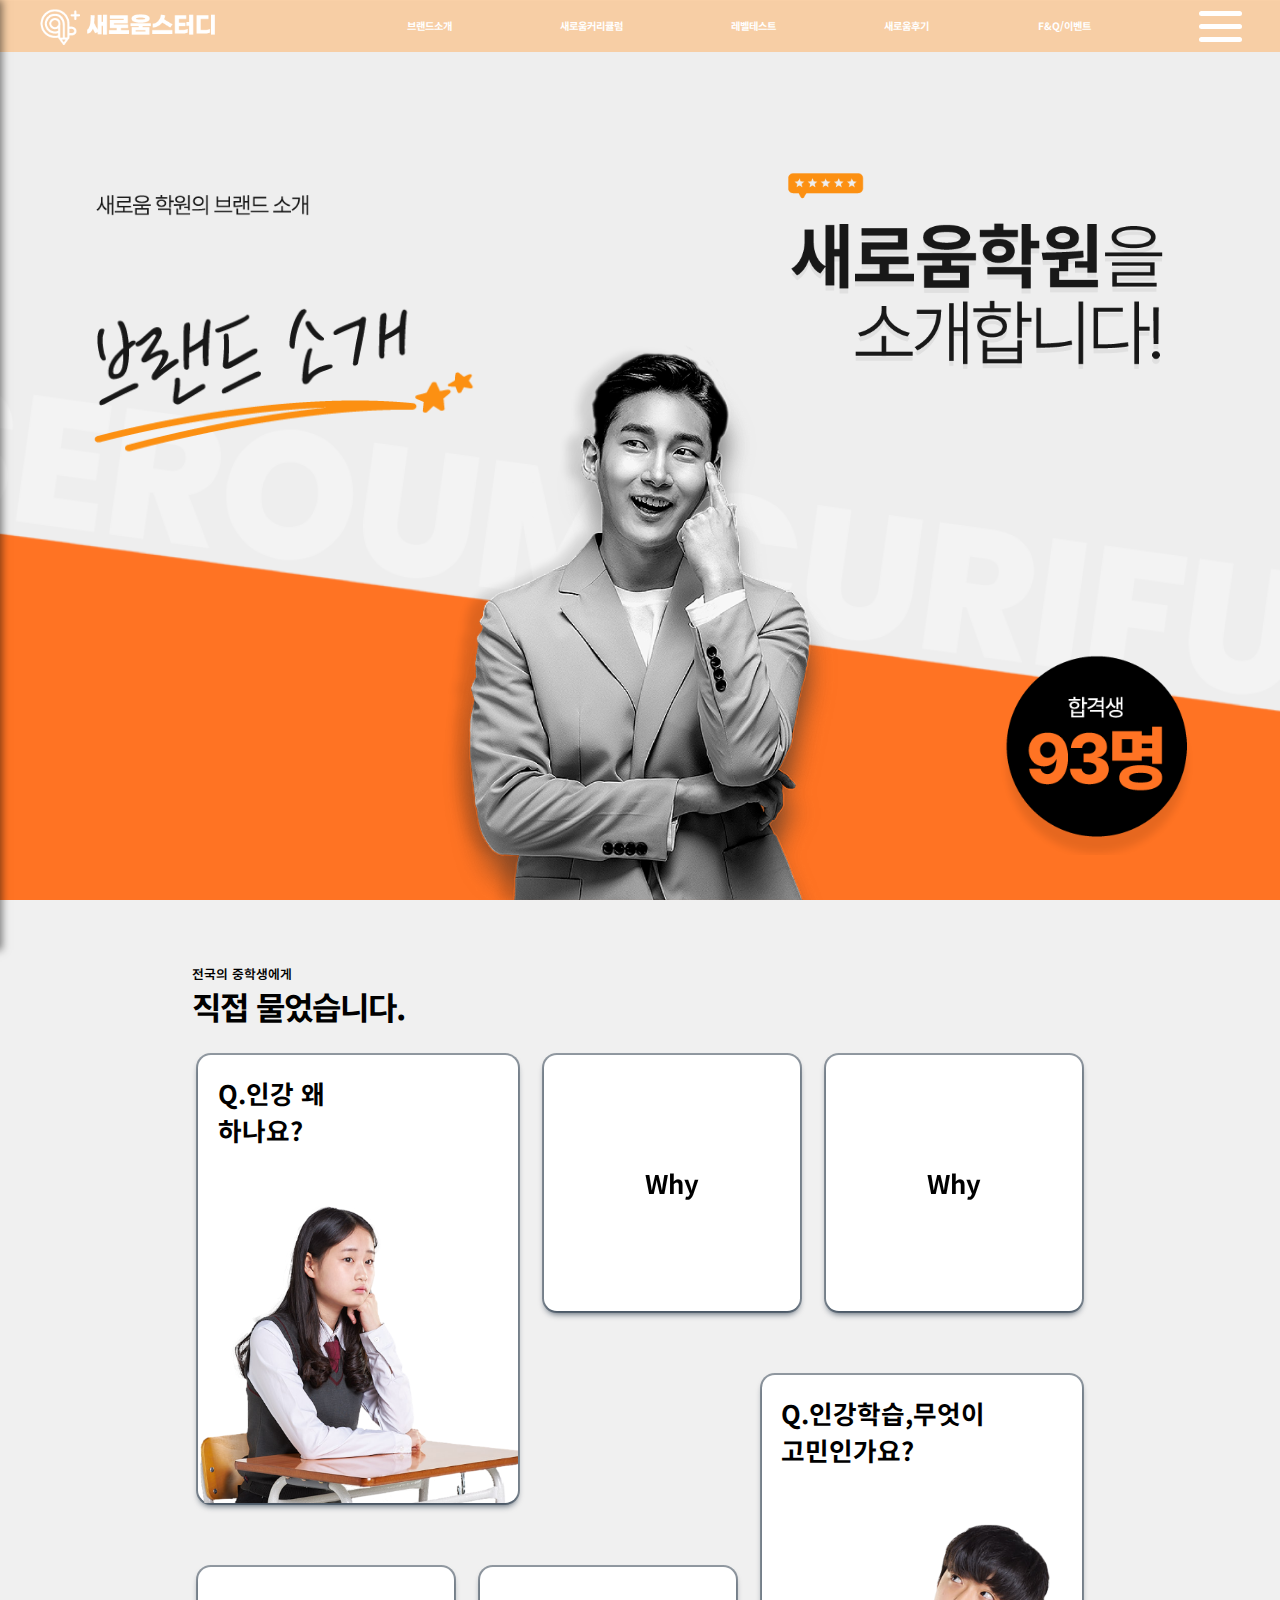
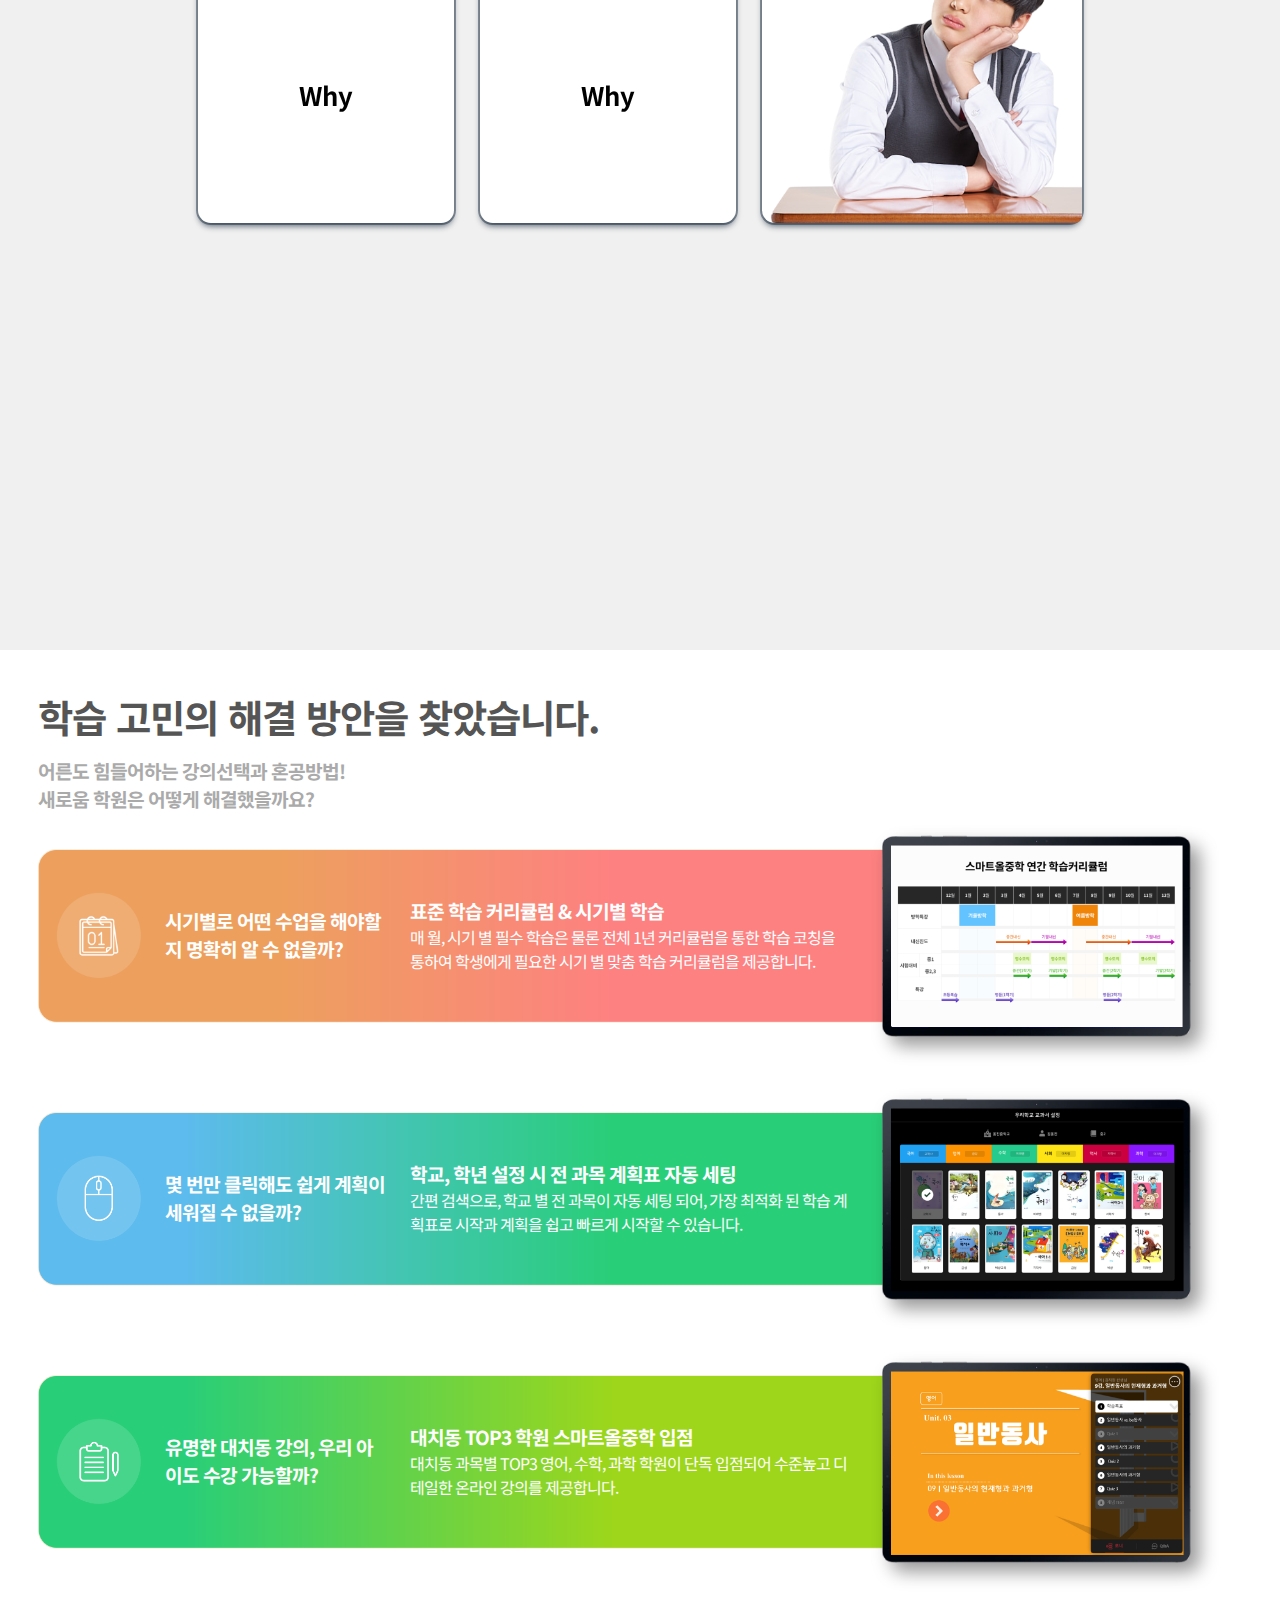
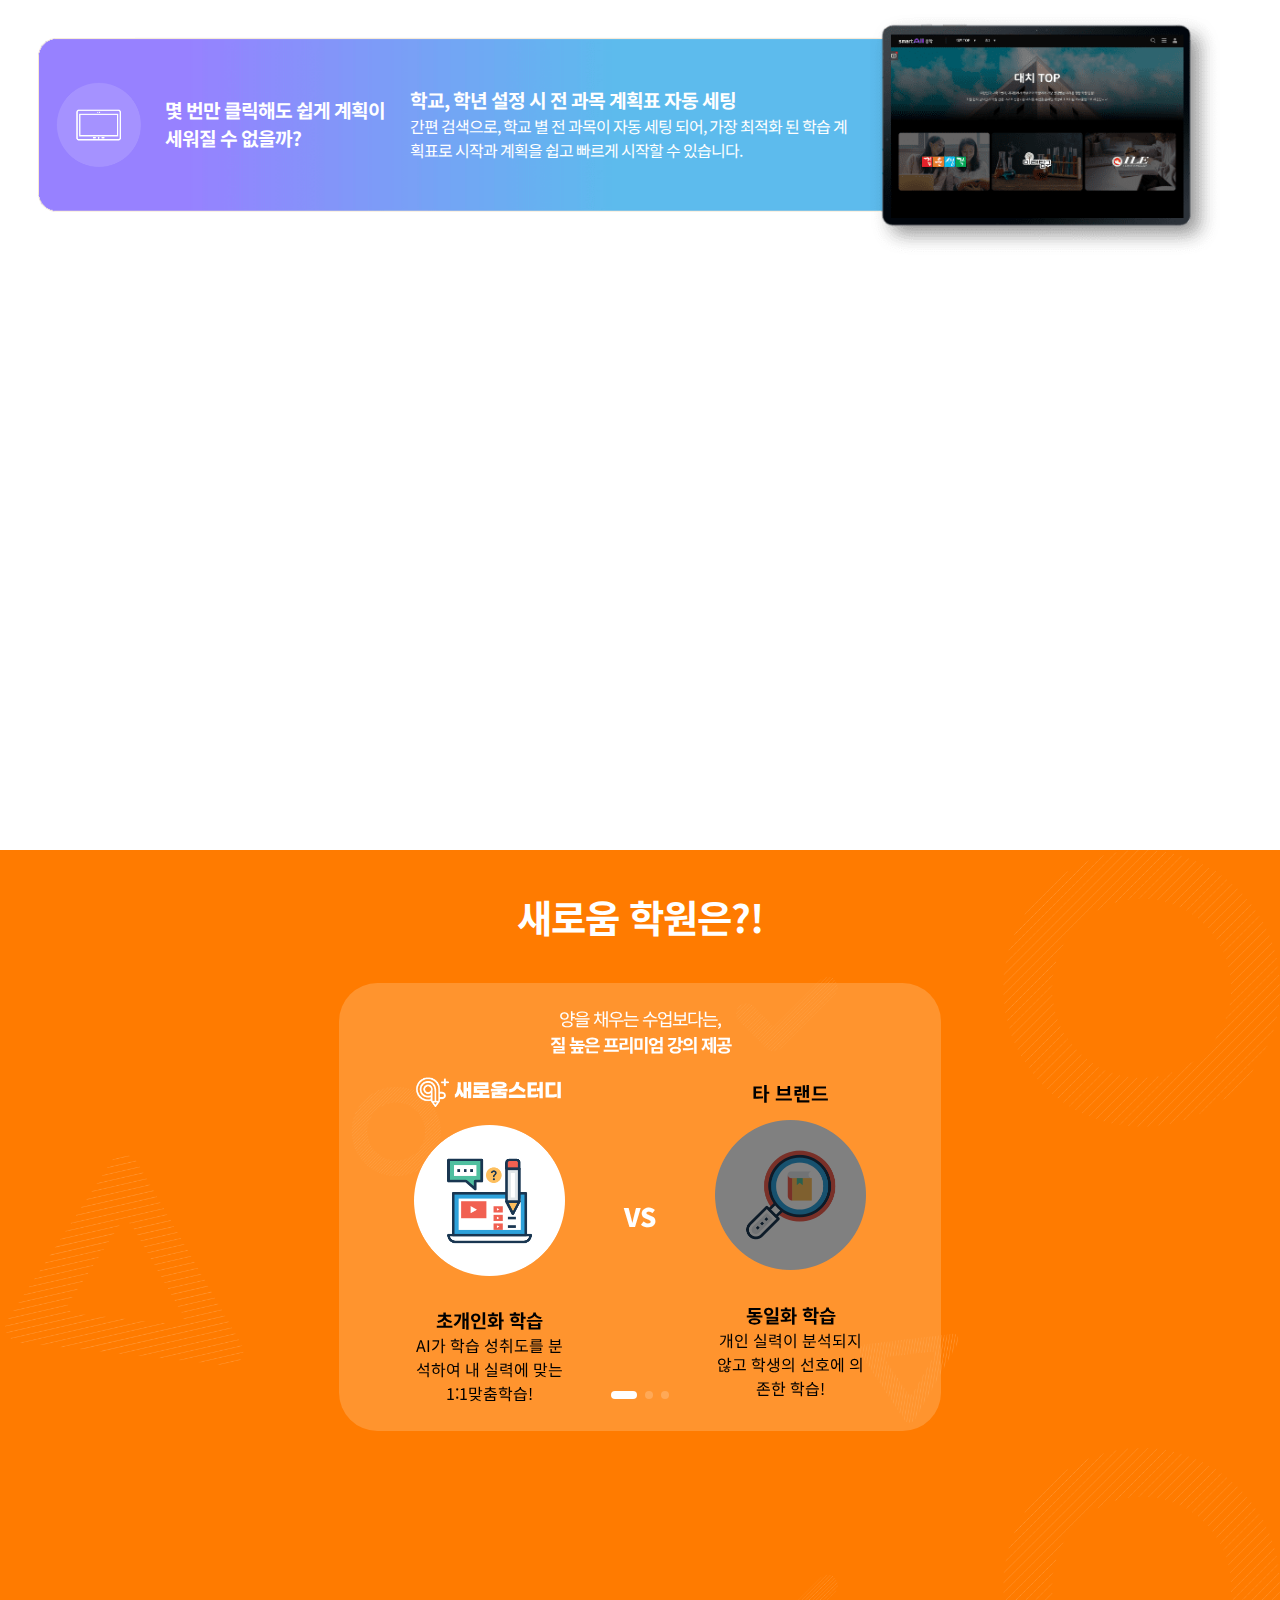
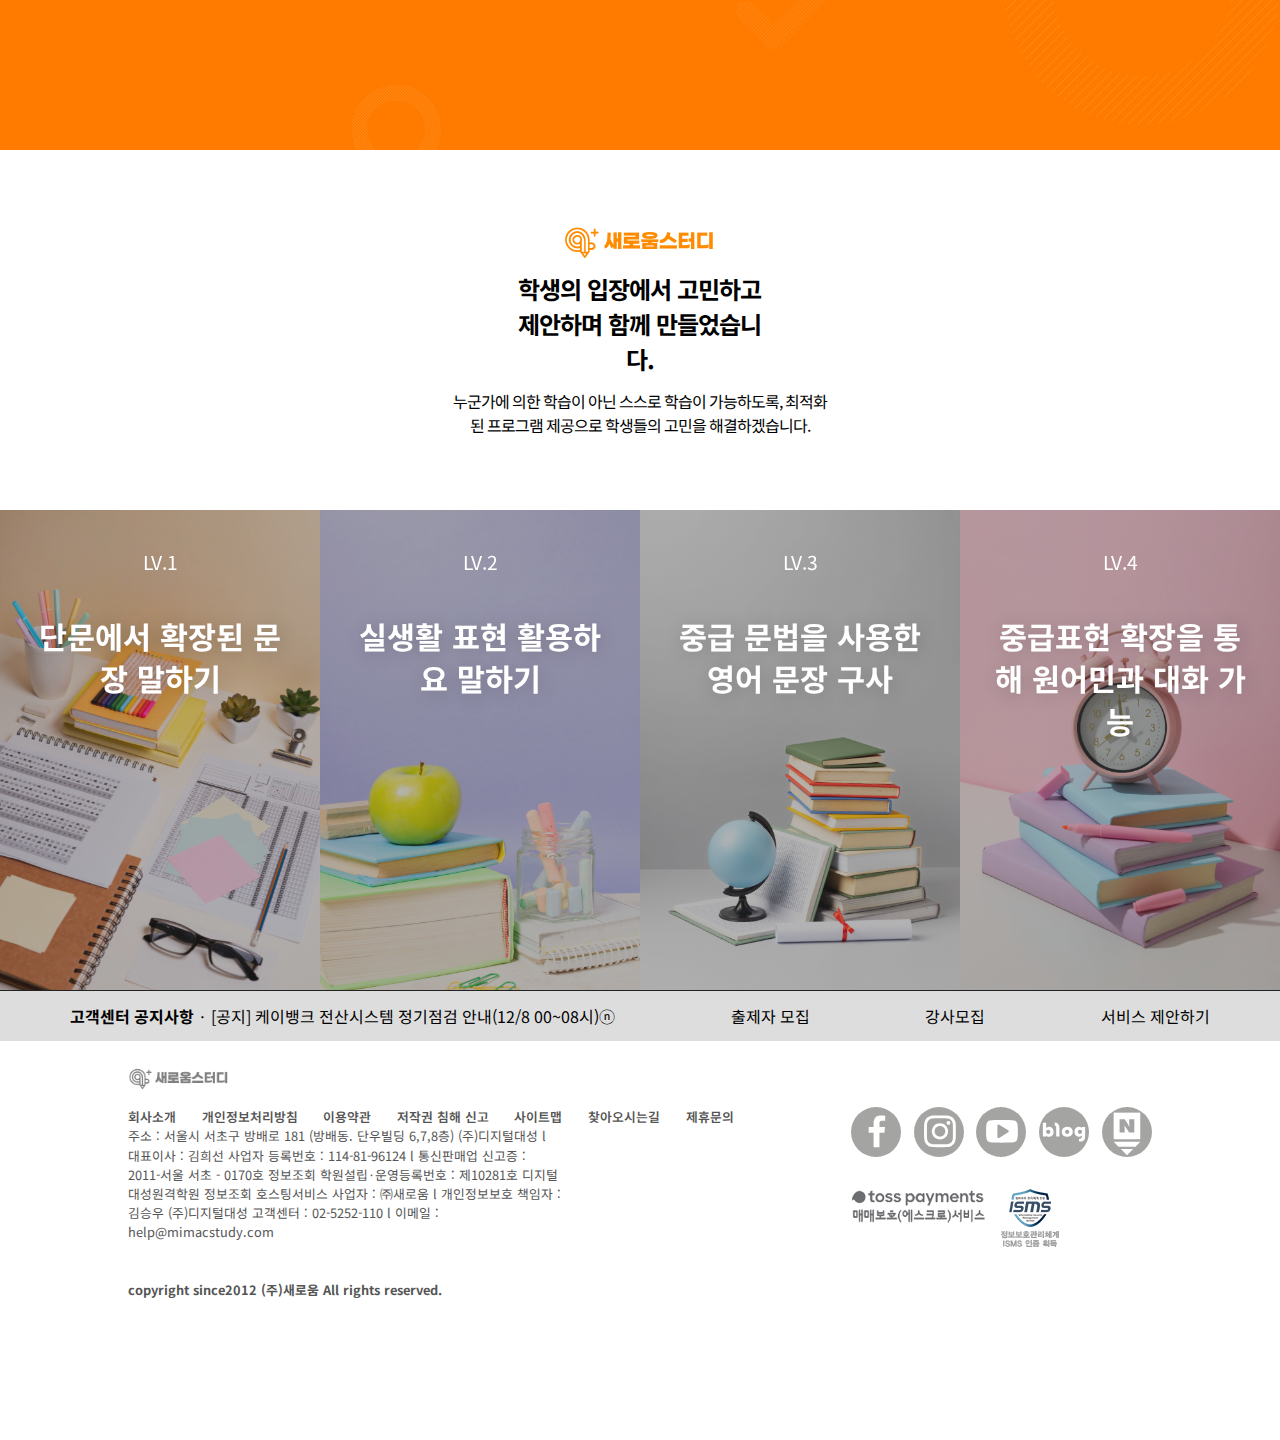
==== commit 79486930: "Add favicon" ====
--- a/brand.html
+++ b/brand.html
@@ -24,6 +24,12 @@
       rel="stylesheet"
       href="https://cdn.jsdelivr.net/npm/swiper@11/swiper-bundle.min.css"
     />
+    <link
+      rel="icon"
+      type="image/png"
+      sizes="32x32"
+      href="img/favicon-32x32.png"
+    />
   </head>
   <body>
     <div id="header">
@@ -32,8 +38,8 @@
           <a href="index.html"><img class="logo" src="img/logo.png" /></a>
         </li>
         <li><a href="brand.html">브랜드소개</a></li>
-        <li><a href="#">새로움커리큘럼</a></li>
-        <li><a href="#">레벨테스트</a></li>
+        <li><a href="curriculum.html">새로움커리큘럼</a></li>
+        <li><a href="level.html">레벨테스트</a></li>
         <li><a href="#">새로움후기</a></li>
         <li><a href="#">F&Q/이벤트</a></li>
         <li>
@@ -54,10 +60,14 @@
             <a href="brand.html">Brand<i class="fa-solid fa-hospital"></i></a>
           </li>
           <li>
-            <a href="#">Curriculum<i class="fa-solid fa-face-smile"></i></a>
-          </li>
-          <li>
-            <a href="#">Level<i class="fa-solid fa-calendar-check"></i></a>
+            <a href="curriculum.html"
+              >Curriculum<i class="fa-solid fa-face-smile"></i
+            ></a>
+          </li>
+          <li>
+            <a href="level.html"
+              >Level<i class="fa-solid fa-calendar-check"></i
+            ></a>
           </li>
           <li>
             <a href="#">Riview<i class="fa-solid fa-ranking-star"></i></a>
--- a/css/brand.css
+++ b/css/brand.css
@@ -453,7 +453,7 @@
   padding: 3vw;
   box-sizing: border-box;
   width: 100%;
-  height: 190vh;
+  height: 200vh;
 }
 
 .con2 li {
